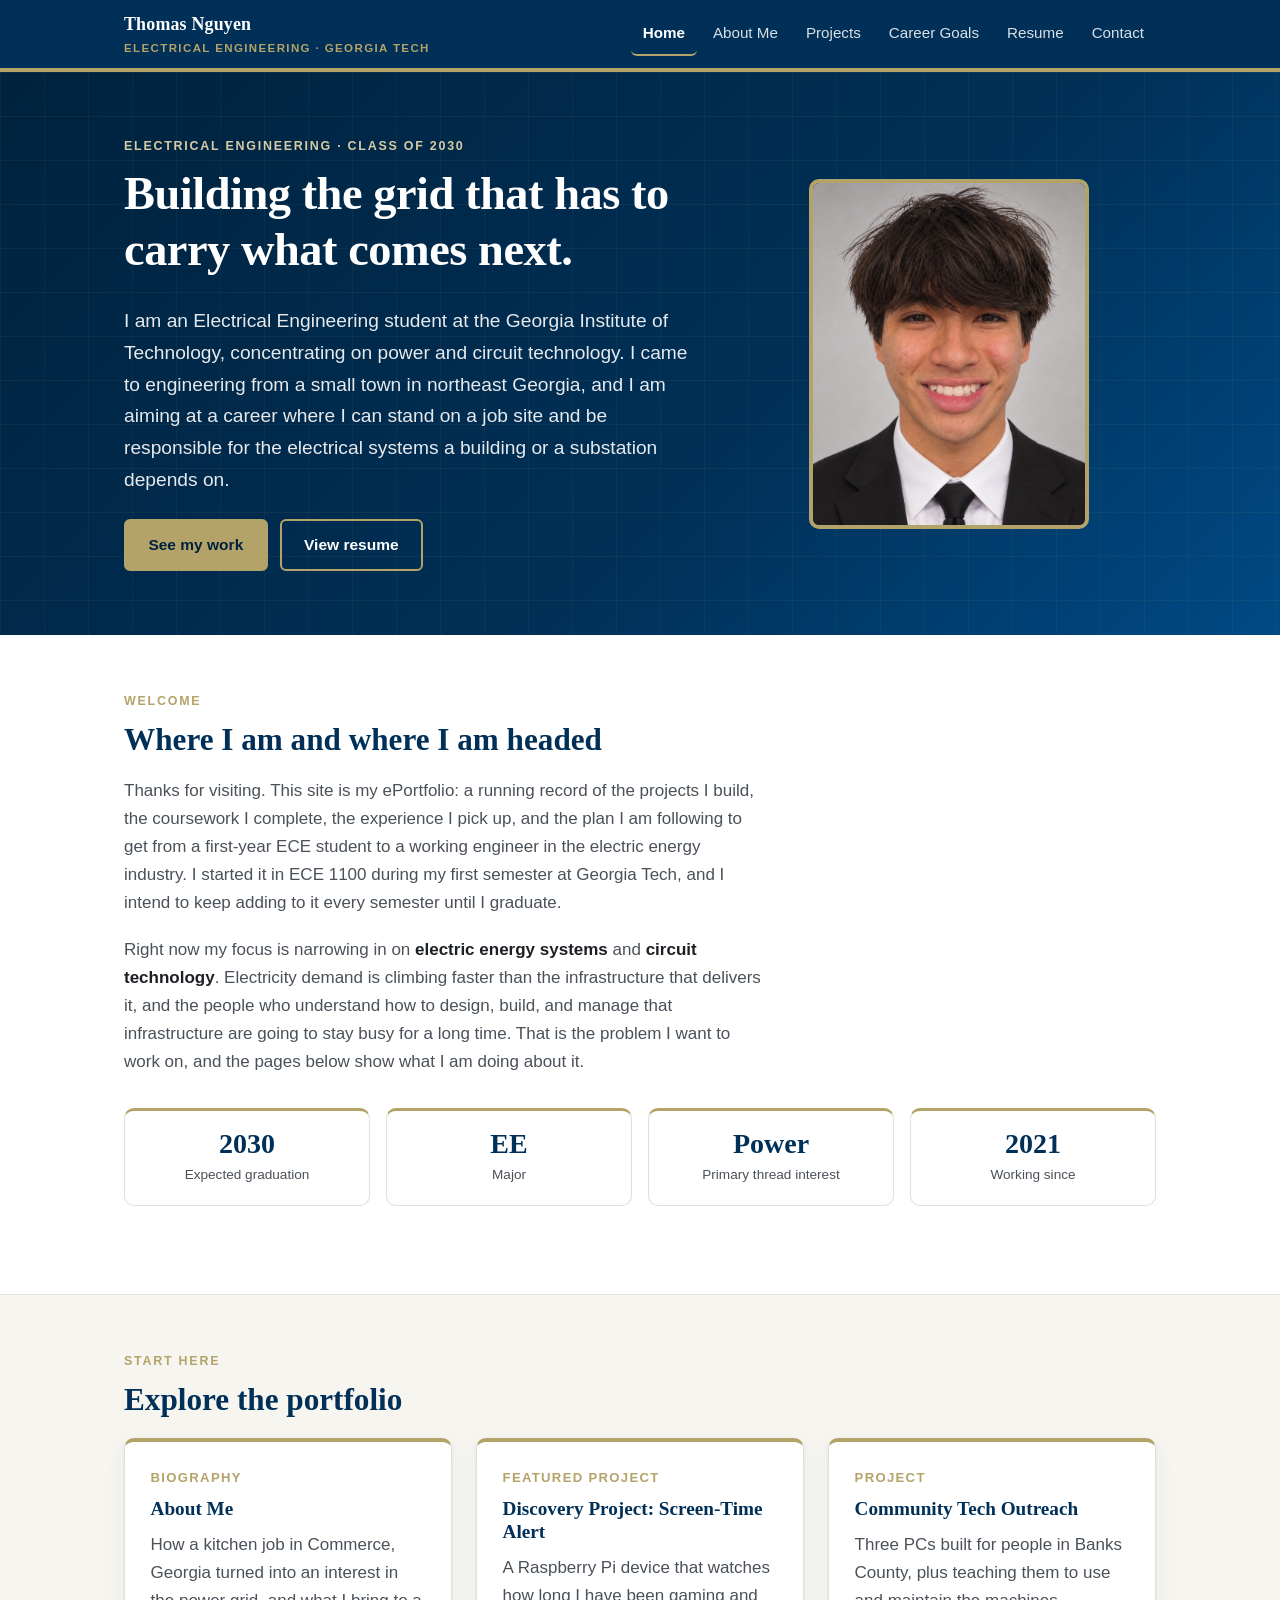
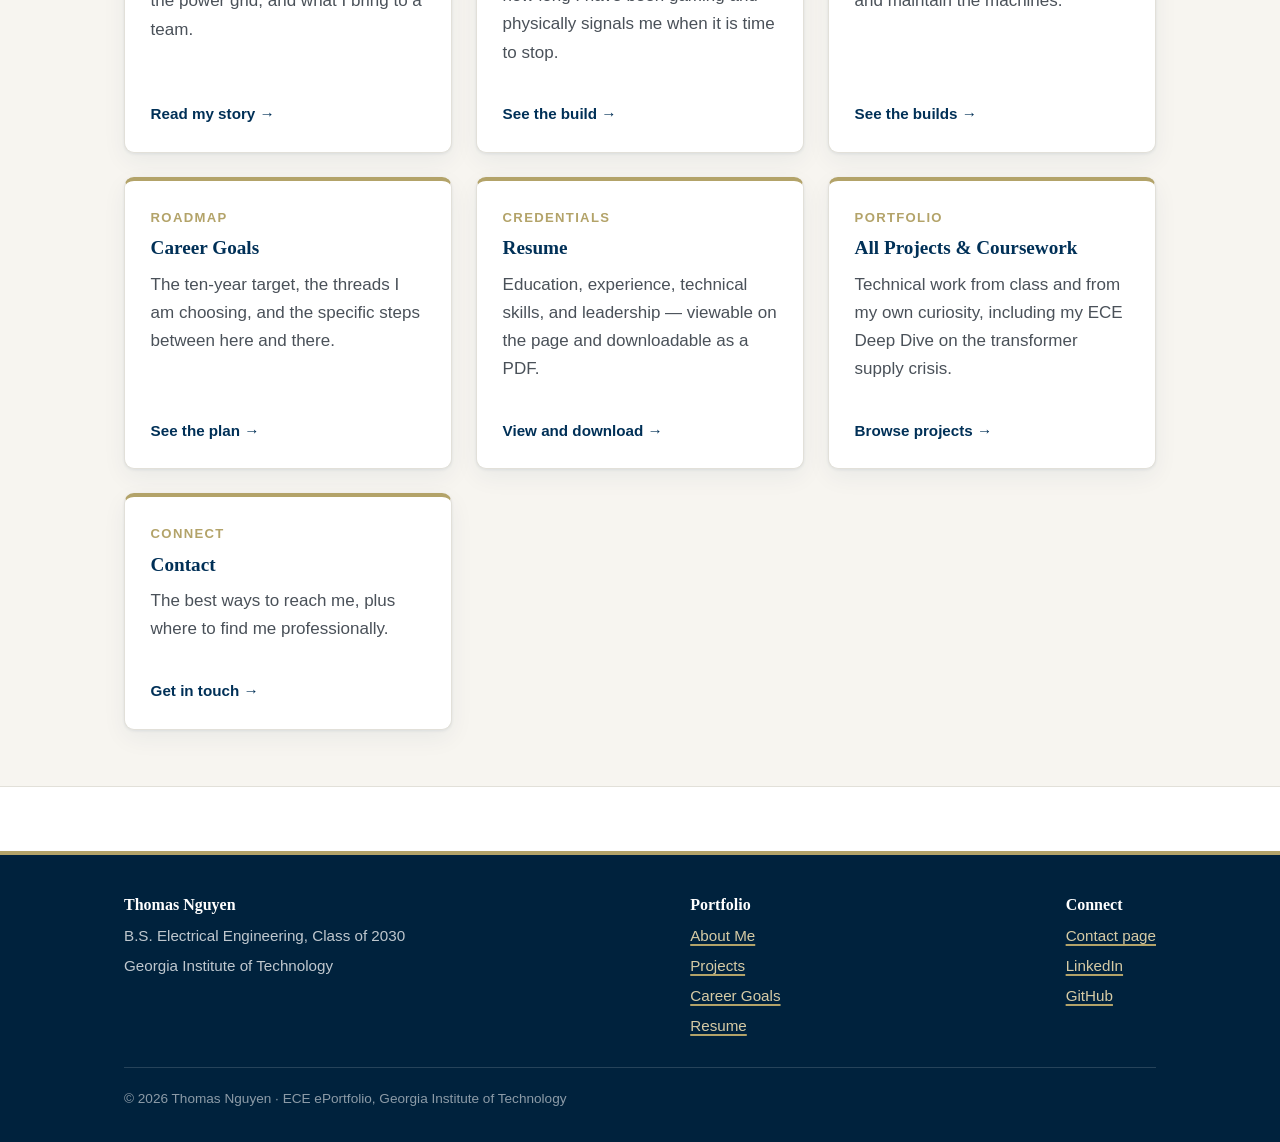
==== index.html @ 8ce0451c "Use professional headshot for the cover portrait Co-Authored-By: Claude Opus 5 <noreply@anthropic.co" ====
<!DOCTYPE html>
<html lang="en">
<head>
<meta charset="utf-8">
<meta name="viewport" content="width=device-width, initial-scale=1">
<title>Thomas Nguyen | Electrical Engineering, Georgia Tech</title>
<meta name="description" content="ePortfolio of Thomas Nguyen, Electrical Engineering student at Georgia Tech focused on electric energy systems and power delivery.">
<link rel="stylesheet" href="assets/css/style.css">
</head>
<body>
<a class="skip" href="#main">Skip to content</a>

<header class="site-header">
  <div class="wrap">
    <a class="brand" href="index.html">Thomas Nguyen<span>Electrical Engineering &middot; Georgia Tech</span></a>
    <button class="nav-toggle" aria-expanded="false" aria-controls="site-nav">Menu</button>
    <nav class="site-nav" id="site-nav" aria-label="Main">
      <ul>
        <li><a href="index.html" aria-current="page">Home</a></li>
        <li><a href="about.html">About Me</a></li>
        <li><a href="projects.html">Projects</a></li>
        <li><a href="career-goals.html">Career Goals</a></li>
        <li><a href="resume.html">Resume</a></li>
        <li><a href="contact.html">Contact</a></li>
      </ul>
    </nav>
  </div>
</header>

<main id="main">

  <section class="hero">
    <div class="wrap">
      <div>
        <p class="eyebrow">Electrical Engineering &middot; Class of 2030</p>
        <h1>Building the grid that has to carry what comes next.</h1>
        <p class="lede">I am an Electrical Engineering student at the Georgia Institute of Technology,
          concentrating on power and circuit technology. I came to engineering from a small
          town in northeast Georgia, and I am aiming at a career where I can stand on a job
          site and be responsible for the electrical systems a building or a substation
          depends on.</p>
        <div class="btn-row">
          <a class="btn" href="projects.html">See my work</a>
          <a class="btn btn--ghost" href="resume.html">View resume</a>
        </div>
      </div>
      <img class="portrait" src="assets/img/portrait.jpg" alt="Professional headshot of Thomas Nguyen">
    </div>
  </section>

  <section class="section">
    <div class="wrap">
      <div class="prose">
        <p class="eyebrow">Welcome</p>
        <h2 style="margin-top:0">Where I am and where I am headed</h2>
        <p>Thanks for visiting. This site is my ePortfolio: a running record of the projects
          I build, the coursework I complete, the experience I pick up, and the plan I am
          following to get from a first-year ECE student to a working engineer in the
          electric energy industry. I started it in ECE 1100 during my first semester at
          Georgia Tech, and I intend to keep adding to it every semester until I graduate.</p>
        <p>Right now my focus is narrowing in on <strong>electric energy systems</strong> and
          <strong>circuit technology</strong>. Electricity demand is climbing faster than the
          infrastructure that delivers it, and the people who understand how to design,
          build, and manage that infrastructure are going to stay busy for a long time. That
          is the problem I want to work on, and the pages below show what I am doing about it.</p>
      </div>

      <ul class="stats">
        <li><span class="num">2030</span><span class="label">Expected graduation</span></li>
        <li><span class="num">EE</span><span class="label">Major</span></li>
        <li><span class="num">Power</span><span class="label">Primary thread interest</span></li>
        <li><span class="num">2021</span><span class="label">Working since</span></li>
      </ul>
    </div>
  </section>

  <section class="section section--warm">
    <div class="wrap">
      <p class="eyebrow">Start here</p>
      <h2 style="margin-top:0">Explore the portfolio</h2>
      <div class="grid">

        <a class="card card--link card--accent" href="about.html">
          <p class="card__meta">Biography</p>
          <h3>About Me</h3>
          <p>How a kitchen job in Commerce, Georgia turned into an interest in the power
            grid, and what I bring to a team.</p>
          <p class="card__more">Read my story &rarr;</p>
        </a>

        <a class="card card--link card--accent" href="discovery-project.html">
          <p class="card__meta">Featured project</p>
          <h3>Discovery Project: Screen-Time Alert</h3>
          <p>A Raspberry Pi device that watches how long I have been gaming and physically
            signals me when it is time to stop.</p>
          <p class="card__more">See the build &rarr;</p>
        </a>

        <a class="card card--link card--accent" href="pc-building.html">
          <p class="card__meta">Project</p>
          <h3>Community Tech Outreach</h3>
          <p>Three PCs built for people in Banks County, plus teaching them to use and maintain
            the machines.</p>
          <p class="card__more">See the builds &rarr;</p>
        </a>

        <a class="card card--link card--accent" href="career-goals.html">
          <p class="card__meta">Roadmap</p>
          <h3>Career Goals</h3>
          <p>The ten-year target, the threads I am choosing, and the specific steps between
            here and there.</p>
          <p class="card__more">See the plan &rarr;</p>
        </a>

        <a class="card card--link card--accent" href="resume.html">
          <p class="card__meta">Credentials</p>
          <h3>Resume</h3>
          <p>Education, experience, technical skills, and leadership &mdash; viewable on the
            page and downloadable as a PDF.</p>
          <p class="card__more">View and download &rarr;</p>
        </a>

        <a class="card card--link card--accent" href="projects.html">
          <p class="card__meta">Portfolio</p>
          <h3>All Projects &amp; Coursework</h3>
          <p>Technical work from class and from my own curiosity, including my ECE Deep
            Dive on the transformer supply crisis.</p>
          <p class="card__more">Browse projects &rarr;</p>
        </a>

        <a class="card card--link card--accent" href="contact.html">
          <p class="card__meta">Connect</p>
          <h3>Contact</h3>
          <p>The best ways to reach me, plus where to find me professionally.</p>
          <p class="card__more">Get in touch &rarr;</p>
        </a>

      </div>
    </div>
  </section>

</main>

<footer class="site-footer">
  <div class="wrap">
    <div>
      <h3>Thomas Nguyen</h3>
      <ul>
        <li>B.S. Electrical Engineering, Class of 2030</li>
        <li>Georgia Institute of Technology</li>
      </ul>
    </div>
    <div>
      <h3>Portfolio</h3>
      <ul>
        <li><a href="about.html">About Me</a></li>
        <li><a href="projects.html">Projects</a></li>
        <li><a href="career-goals.html">Career Goals</a></li>
        <li><a href="resume.html">Resume</a></li>
      </ul>
    </div>
    <div>
      <h3>Connect</h3>
      <ul>
        <li><a href="contact.html">Contact page</a></li>
        <li><a href="https://www.linkedin.com/in/thomasngt01" target="_blank" rel="noopener">LinkedIn</a></li>
        <li><a href="https://github.com/thethomas170">GitHub</a></li>
      </ul>
    </div>
    <p class="fine">&copy; 2026 Thomas Nguyen &middot; ECE ePortfolio, Georgia Institute of Technology</p>
  </div>
</footer>

<script>
  (function () {
    var btn = document.querySelector('.nav-toggle');
    var nav = document.getElementById('site-nav');
    if (!btn || !nav) return;
    btn.addEventListener('click', function () {
      var open = nav.classList.toggle('is-open');
      btn.setAttribute('aria-expanded', open ? 'true' : 'false');
    });
  })();
</script>
</body>
</html>
---- assets/css/style.css ----
/* ===========================================================
   Thomas Nguyen — ECE ePortfolio
   Georgia Tech palette: Tech Navy #003057, Tech Gold #B3A369
   =========================================================== */

:root {
  --navy: #003057;
  --navy-deep: #00223d;
  --gold: #b3a369;
  --gold-light: #d6cba5;
  --ink: #1c1f23;
  --ink-soft: #4a5159;
  --paper: #ffffff;
  --paper-warm: #f7f5f0;
  --line: #e2e0d9;
  --maxw: 1080px;
  --radius: 10px;
  --shadow: 0 1px 3px rgba(0, 48, 87, 0.08), 0 8px 24px rgba(0, 48, 87, 0.06);
}

*,
*::before,
*::after {
  box-sizing: border-box;
}

html {
  scroll-behavior: smooth;
}

body {
  margin: 0;
  font-family: "Source Sans 3", "Source Sans Pro", -apple-system,
    BlinkMacSystemFont, "Segoe UI", Roboto, Helvetica, Arial, sans-serif;
  font-size: 1.0625rem;
  line-height: 1.65;
  color: var(--ink);
  background: var(--paper);
  -webkit-font-smoothing: antialiased;
}

/* ---------- Typography ---------- */

h1,
h2,
h3,
h4 {
  font-family: Georgia, "Times New Roman", serif;
  color: var(--navy);
  line-height: 1.2;
  margin: 0 0 0.6em;
  font-weight: 700;
}

h1 {
  font-size: clamp(2rem, 4.5vw, 2.9rem);
  letter-spacing: -0.01em;
}
h2 {
  font-size: clamp(1.5rem, 3vw, 1.95rem);
  margin-top: 2.2em;
}
h3 {
  font-size: 1.2rem;
  margin-top: 1.8em;
}
h2 + h3 {
  margin-top: 1em;
}

p,
li {
  color: var(--ink-soft);
}

p {
  margin: 0 0 1.1em;
}

a {
  color: var(--navy);
  text-decoration-color: var(--gold);
  text-decoration-thickness: 2px;
  text-underline-offset: 3px;
}

a:hover {
  color: var(--gold);
}

strong {
  color: var(--ink);
}

.lede {
  font-size: 1.2rem;
  color: var(--ink);
}

.eyebrow {
  font-family: "Source Sans 3", sans-serif;
  text-transform: uppercase;
  letter-spacing: 0.14em;
  font-size: 0.78rem;
  font-weight: 700;
  color: var(--gold);
  margin: 0 0 0.75em;
}

/* ---------- Layout ---------- */

.wrap {
  max-width: var(--maxw);
  margin: 0 auto;
  padding: 0 1.5rem;
}

.section {
  padding: 3.5rem 0;
}

.section--warm {
  background: var(--paper-warm);
  border-top: 1px solid var(--line);
  border-bottom: 1px solid var(--line);
}

.prose {
  max-width: 68ch;
}

/* ---------- Skip link ---------- */

.skip {
  position: absolute;
  left: -9999px;
  top: 0;
  background: var(--gold);
  color: var(--navy-deep);
  padding: 0.6rem 1rem;
  z-index: 200;
  font-weight: 700;
}
.skip:focus {
  left: 0;
}

/* ---------- Header / nav ---------- */

.site-header {
  background: var(--navy);
  border-bottom: 4px solid var(--gold);
  position: sticky;
  top: 0;
  z-index: 100;
}

.site-header .wrap {
  display: flex;
  align-items: center;
  justify-content: space-between;
  gap: 1rem;
  min-height: 68px;
  flex-wrap: wrap;
}

.brand {
  font-family: Georgia, serif;
  font-size: 1.12rem;
  font-weight: 700;
  color: #fff;
  text-decoration: none;
  letter-spacing: 0.01em;
}

.brand span {
  color: var(--gold);
  display: block;
  font-family: "Source Sans 3", sans-serif;
  font-size: 0.72rem;
  font-weight: 600;
  letter-spacing: 0.12em;
  text-transform: uppercase;
}

.brand:hover {
  color: #fff;
}

.nav-toggle {
  display: none;
  background: none;
  border: 1px solid rgba(255, 255, 255, 0.35);
  color: #fff;
  font: inherit;
  font-size: 0.9rem;
  padding: 0.4rem 0.7rem;
  border-radius: 6px;
  cursor: pointer;
}

.site-nav ul {
  display: flex;
  gap: 0.25rem;
  list-style: none;
  margin: 0;
  padding: 0;
  flex-wrap: wrap;
}

.site-nav a {
  display: block;
  padding: 0.5rem 0.75rem;
  color: rgba(255, 255, 255, 0.85);
  text-decoration: none;
  font-size: 0.95rem;
  border-radius: 6px;
  border-bottom: 2px solid transparent;
}

.site-nav a:hover {
  color: #fff;
  background: rgba(255, 255, 255, 0.08);
}

.site-nav a[aria-current="page"] {
  color: #fff;
  border-bottom-color: var(--gold);
  font-weight: 600;
}

@media (max-width: 760px) {
  .nav-toggle {
    display: block;
  }
  .site-nav {
    flex-basis: 100%;
    display: none;
    padding-bottom: 0.75rem;
  }
  .site-nav.is-open {
    display: block;
  }
  .site-nav ul {
    flex-direction: column;
  }
}

/* ---------- Hero ---------- */

.hero {
  background: linear-gradient(135deg, var(--navy-deep), var(--navy) 60%, #004a85);
  color: #fff;
  padding: 4rem 0;
  position: relative;
  overflow: hidden;
}

.hero::after {
  content: "";
  position: absolute;
  inset: 0;
  background-image: linear-gradient(
      rgba(179, 163, 105, 0.07) 1px,
      transparent 1px
    ),
    linear-gradient(90deg, rgba(179, 163, 105, 0.07) 1px, transparent 1px);
  background-size: 44px 44px;
  pointer-events: none;
}

.hero .wrap {
  position: relative;
  z-index: 1;
  display: grid;
  grid-template-columns: 1.4fr 1fr;
  gap: 2.5rem;
  align-items: center;
}

.hero h1,
.hero h2 {
  color: #fff;
}

.hero p {
  color: rgba(255, 255, 255, 0.9);
}

.hero .eyebrow {
  color: var(--gold-light);
}

@media (max-width: 820px) {
  .hero .wrap {
    grid-template-columns: 1fr;
  }
}

.portrait {
  width: 100%;
  max-width: 280px;
  aspect-ratio: 4 / 5;
  object-fit: cover;
  border-radius: var(--radius);
  border: 4px solid var(--gold);
  background: rgba(255, 255, 255, 0.08);
  justify-self: center;
}

/* ---------- Buttons ---------- */

.btn-row {
  display: flex;
  flex-wrap: wrap;
  gap: 0.75rem;
  margin-top: 1.5rem;
}

.btn {
  display: inline-block;
  padding: 0.7rem 1.4rem;
  border-radius: 6px;
  font-weight: 700;
  font-size: 0.97rem;
  text-decoration: none;
  border: 2px solid var(--gold);
  background: var(--gold);
  color: var(--navy-deep);
  transition: transform 0.12s ease, background 0.15s ease;
}

.btn:hover {
  background: var(--gold-light);
  color: var(--navy-deep);
  transform: translateY(-1px);
}

.btn--ghost {
  background: transparent;
  color: var(--gold);
}

.hero .btn--ghost {
  color: #fff;
}

.btn--ghost:hover {
  background: rgba(179, 163, 105, 0.16);
  color: var(--navy);
}

.hero .btn--ghost:hover {
  color: #fff;
}

.btn--navy {
  background: var(--navy);
  border-color: var(--navy);
  color: #fff;
}

.btn--navy:hover {
  background: var(--navy-deep);
  color: #fff;
}

/* ---------- Cards ---------- */

.grid {
  display: grid;
  gap: 1.5rem;
  grid-template-columns: repeat(auto-fit, minmax(260px, 1fr));
}

.card {
  background: var(--paper);
  border: 1px solid var(--line);
  border-radius: var(--radius);
  padding: 1.6rem;
  box-shadow: var(--shadow);
  display: flex;
  flex-direction: column;
}

.card h3 {
  margin-top: 0;
}

.card p:last-child {
  margin-bottom: 0;
}

.card--link {
  text-decoration: none;
  color: inherit;
  transition: transform 0.14s ease, box-shadow 0.14s ease;
}

.card--link:hover {
  transform: translateY(-3px);
  box-shadow: 0 2px 6px rgba(0, 48, 87, 0.1), 0 14px 32px rgba(0, 48, 87, 0.12);
  color: inherit;
}

.card--accent {
  border-top: 4px solid var(--gold);
}

.card__meta {
  font-size: 0.82rem;
  text-transform: uppercase;
  letter-spacing: 0.1em;
  font-weight: 700;
  color: var(--gold);
  margin-bottom: 0.5rem;
}

.card__more {
  margin-top: auto;
  padding-top: 1rem;
  font-weight: 700;
  color: var(--navy);
  font-size: 0.95rem;
}

/* ---------- Figures / media ---------- */

figure {
  margin: 2rem 0;
}

figure img,
.media img {
  width: 100%;
  border-radius: var(--radius);
  border: 1px solid var(--line);
  display: block;
}

figcaption {
  font-size: 0.9rem;
  color: var(--ink-soft);
  margin-top: 0.6rem;
  border-left: 3px solid var(--gold);
  padding-left: 0.8rem;
}

.placeholder {
  display: flex;
  flex-direction: column;
  align-items: center;
  justify-content: center;
  text-align: center;
  gap: 0.4rem;
  min-height: 240px;
  background: repeating-linear-gradient(
    45deg,
    var(--paper-warm),
    var(--paper-warm) 12px,
    #efece4 12px,
    #efece4 24px
  );
  border: 2px dashed var(--gold);
  border-radius: var(--radius);
  color: var(--ink-soft);
  padding: 1.5rem;
  font-size: 0.92rem;
}

.placeholder strong {
  color: var(--navy);
  font-family: Georgia, serif;
  font-size: 1.05rem;
}

.video-frame {
  position: relative;
  padding-bottom: 56.25%;
  height: 0;
  overflow: hidden;
  border-radius: var(--radius);
  border: 1px solid var(--line);
}

.video-frame iframe {
  position: absolute;
  inset: 0;
  width: 100%;
  height: 100%;
  border: 0;
}

/* ---------- Timeline ---------- */

.timeline {
  list-style: none;
  margin: 2rem 0;
  padding: 0 0 0 1.75rem;
  border-left: 2px solid var(--line);
}

.timeline li {
  position: relative;
  padding: 0 0 1.75rem;
}

.timeline li::before {
  content: "";
  position: absolute;
  left: -2.3rem;
  top: 0.45rem;
  width: 13px;
  height: 13px;
  border-radius: 50%;
  background: var(--gold);
  border: 2px solid var(--paper);
}

.timeline h3 {
  margin: 0 0 0.2rem;
  font-size: 1.1rem;
}

.timeline .when {
  display: block;
  font-size: 0.82rem;
  text-transform: uppercase;
  letter-spacing: 0.1em;
  font-weight: 700;
  color: var(--gold);
  margin-bottom: 0.4rem;
}

.timeline p {
  margin: 0;
}

/* ---------- Tags ---------- */

.tags {
  list-style: none;
  display: flex;
  flex-wrap: wrap;
  gap: 0.5rem;
  margin: 1rem 0;
  padding: 0;
}

.tags li {
  background: var(--paper-warm);
  border: 1px solid var(--line);
  border-radius: 999px;
  padding: 0.3rem 0.85rem;
  font-size: 0.88rem;
  color: var(--navy);
  font-weight: 600;
}

/* ---------- Resume block ---------- */

.resume {
  background: var(--paper);
  border: 1px solid var(--line);
  border-radius: var(--radius);
  box-shadow: var(--shadow);
  padding: 2.25rem;
}

.resume h2 {
  margin-top: 1.8rem;
  padding-bottom: 0.35rem;
  border-bottom: 2px solid var(--gold);
  font-size: 1.25rem;
}

.resume h2:first-of-type {
  margin-top: 0;
}

.resume-item {
  margin-bottom: 1.4rem;
}

.resume-item__head {
  display: flex;
  justify-content: space-between;
  gap: 1rem;
  flex-wrap: wrap;
  align-items: baseline;
}

.resume-item__head h3 {
  margin: 0;
  font-size: 1.05rem;
  font-family: "Source Sans 3", sans-serif;
}

.resume-item__when {
  font-size: 0.88rem;
  color: var(--ink-soft);
  font-weight: 600;
  white-space: nowrap;
}

.resume-item__sub {
  font-style: italic;
  color: var(--ink-soft);
  margin: 0.1rem 0 0.5rem;
  font-size: 0.97rem;
}

.resume ul {
  margin: 0.4rem 0 0;
  padding-left: 1.2rem;
}

.resume ul li {
  margin-bottom: 0.3rem;
}

/* ---------- Callout ---------- */

.callout {
  background: var(--paper-warm);
  border-left: 4px solid var(--gold);
  border-radius: 0 var(--radius) var(--radius) 0;
  padding: 1.25rem 1.5rem;
  margin: 2rem 0;
}

.callout p:last-child {
  margin-bottom: 0;
}

.callout--todo {
  background: #fffaf0;
  border-left-color: #d98b1f;
}

.callout__label {
  display: inline-block;
  font-size: 0.74rem;
  font-weight: 700;
  letter-spacing: 0.12em;
  text-transform: uppercase;
  color: #8a5a10;
  background: #ffeccd;
  padding: 0.15rem 0.5rem;
  border-radius: 4px;
  margin-bottom: 0.5rem;
}

/* ---------- Stats ---------- */

.stats {
  display: grid;
  grid-template-columns: repeat(auto-fit, minmax(150px, 1fr));
  gap: 1rem;
  margin: 2rem 0;
  list-style: none;
  padding: 0;
}

.stats li {
  background: var(--paper);
  border: 1px solid var(--line);
  border-top: 3px solid var(--gold);
  border-radius: var(--radius);
  padding: 1.1rem;
  text-align: center;
}

.stats .num {
  display: block;
  font-family: Georgia, serif;
  font-size: 1.75rem;
  font-weight: 700;
  color: var(--navy);
  line-height: 1.1;
}

.stats .label {
  font-size: 0.85rem;
  color: var(--ink-soft);
}

/* ---------- Footer ---------- */

.site-footer {
  background: var(--navy-deep);
  color: rgba(255, 255, 255, 0.75);
  padding: 2.5rem 0 2rem;
  margin-top: 4rem;
  border-top: 4px solid var(--gold);
}

.site-footer .wrap {
  display: flex;
  justify-content: space-between;
  gap: 1.5rem;
  flex-wrap: wrap;
}

.site-footer h3 {
  color: #fff;
  font-size: 1rem;
  margin: 0 0 0.6rem;
}

.site-footer a {
  color: var(--gold-light);
}

.site-footer a:hover {
  color: #fff;
}

.site-footer ul {
  list-style: none;
  margin: 0;
  padding: 0;
}

.site-footer li {
  margin-bottom: 0.3rem;
  color: rgba(255, 255, 255, 0.75);
  font-size: 0.95rem;
}

.site-footer .fine {
  flex-basis: 100%;
  border-top: 1px solid rgba(255, 255, 255, 0.15);
  padding-top: 1.25rem;
  font-size: 0.85rem;
  color: rgba(255, 255, 255, 0.55);
  margin: 0;
}

/* ---------- Print ---------- */

@media print {
  .site-header,
  .site-footer,
  .btn-row,
  .callout--todo {
    display: none !important;
  }
  body {
    font-size: 11pt;
  }
  .resume {
    border: 0;
    box-shadow: none;
    padding: 0;
  }
}
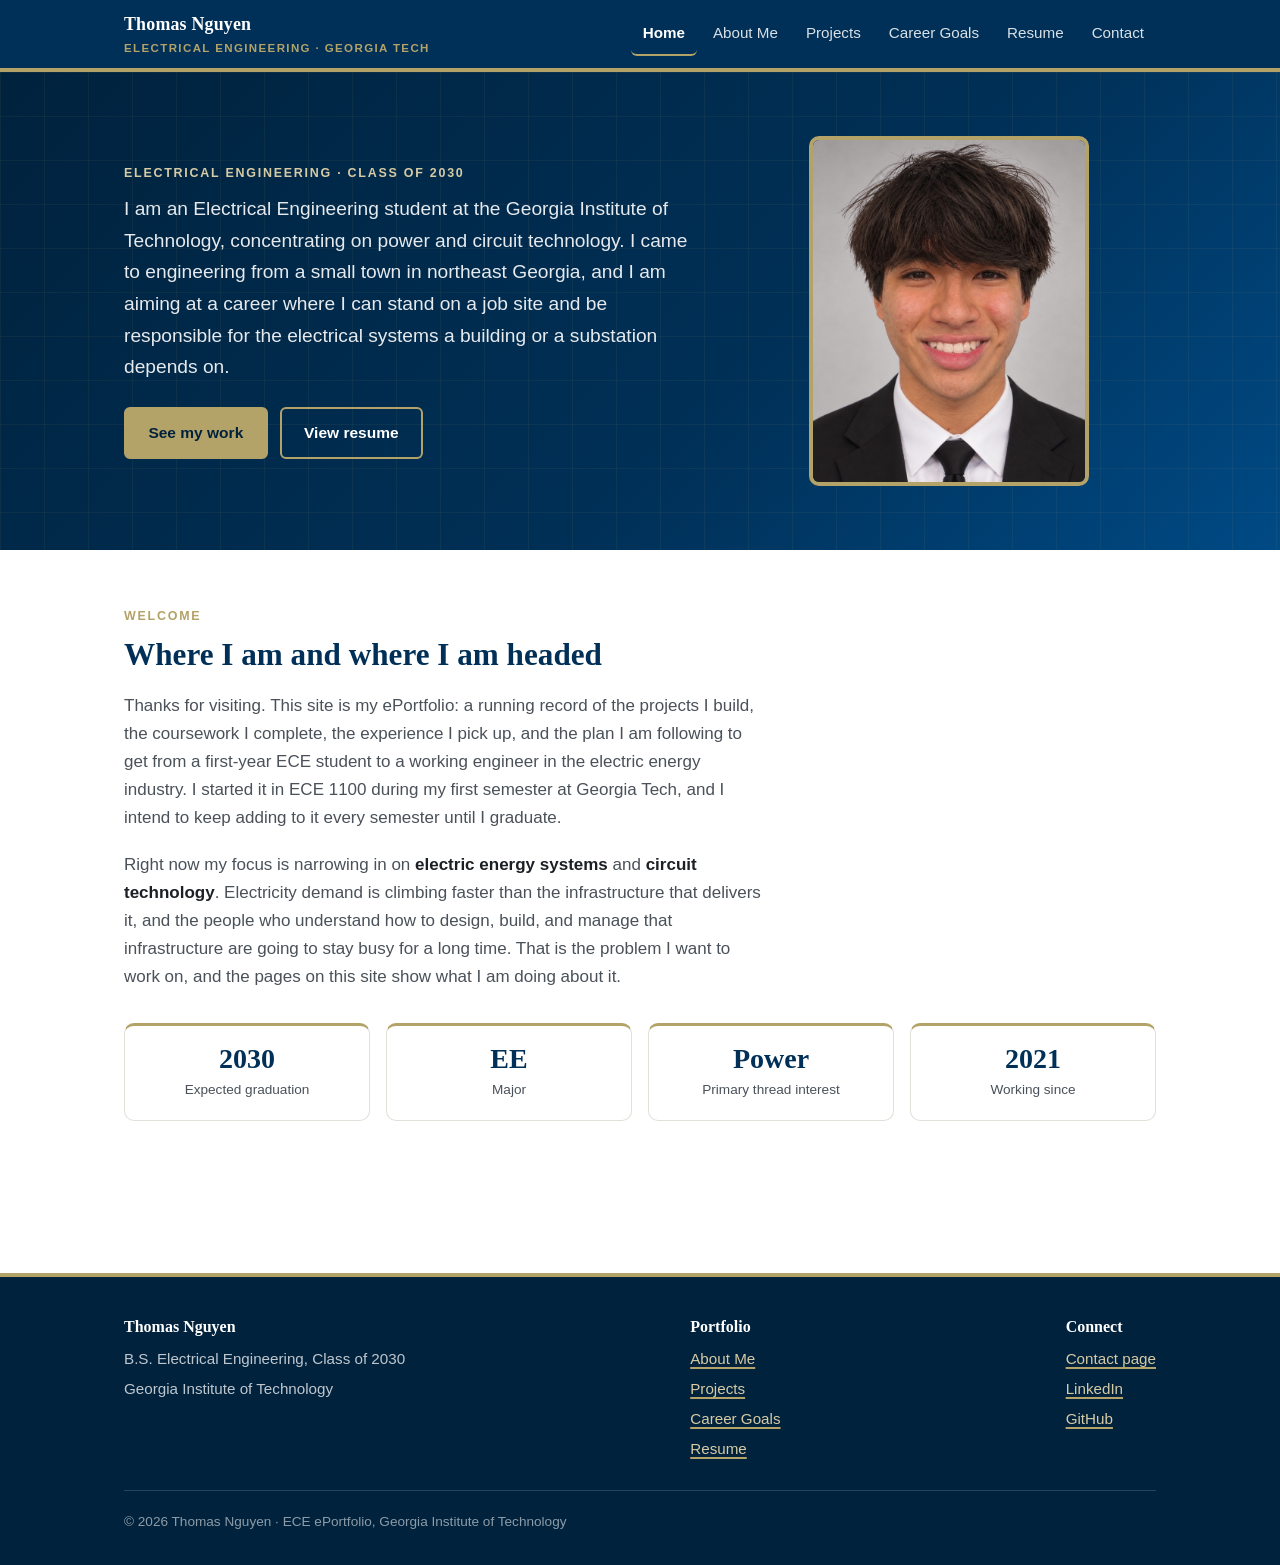
==== commit f82ed238: "Simplify home page: remove headline and Start here section Co-Authored-By: Claude Sonnet 5.5 <norepl" ====
--- a/index.html
+++ b/index.html
@@ -33,7 +33,7 @@
     <div class="wrap">
       <div>
         <p class="eyebrow">Electrical Engineering &middot; Class of 2030</p>
-        <h1>Building the grid that has to carry what comes next.</h1>
+        <h1 class="sr-only">Thomas Nguyen &mdash; Electrical Engineering ePortfolio</h1>
         <p class="lede">I am an Electrical Engineering student at the Georgia Institute of Technology,
           concentrating on power and circuit technology. I came to engineering from a small
           town in northeast Georgia, and I am aiming at a career where I can stand on a job
@@ -62,7 +62,7 @@
           <strong>circuit technology</strong>. Electricity demand is climbing faster than the
           infrastructure that delivers it, and the people who understand how to design,
           build, and manage that infrastructure are going to stay busy for a long time. That
-          is the problem I want to work on, and the pages below show what I am doing about it.</p>
+          is the problem I want to work on, and the pages on this site show what I am doing about it.</p>
       </div>
 
       <ul class="stats">
@@ -74,70 +74,6 @@
     </div>
   </section>
 
-  <section class="section section--warm">
-    <div class="wrap">
-      <p class="eyebrow">Start here</p>
-      <h2 style="margin-top:0">Explore the portfolio</h2>
-      <div class="grid">
-
-        <a class="card card--link card--accent" href="about.html">
-          <p class="card__meta">Biography</p>
-          <h3>About Me</h3>
-          <p>How a kitchen job in Commerce, Georgia turned into an interest in the power
-            grid, and what I bring to a team.</p>
-          <p class="card__more">Read my story &rarr;</p>
-        </a>
-
-        <a class="card card--link card--accent" href="discovery-project.html">
-          <p class="card__meta">Featured project</p>
-          <h3>Discovery Project: Screen-Time Alert</h3>
-          <p>A Raspberry Pi device that watches how long I have been gaming and physically
-            signals me when it is time to stop.</p>
-          <p class="card__more">See the build &rarr;</p>
-        </a>
-
-        <a class="card card--link card--accent" href="pc-building.html">
-          <p class="card__meta">Project</p>
-          <h3>Community Tech Outreach</h3>
-          <p>Three PCs built for people in Banks County, plus teaching them to use and maintain
-            the machines.</p>
-          <p class="card__more">See the builds &rarr;</p>
-        </a>
-
-        <a class="card card--link card--accent" href="career-goals.html">
-          <p class="card__meta">Roadmap</p>
-          <h3>Career Goals</h3>
-          <p>The ten-year target, the threads I am choosing, and the specific steps between
-            here and there.</p>
-          <p class="card__more">See the plan &rarr;</p>
-        </a>
-
-        <a class="card card--link card--accent" href="resume.html">
-          <p class="card__meta">Credentials</p>
-          <h3>Resume</h3>
-          <p>Education, experience, technical skills, and leadership &mdash; viewable on the
-            page and downloadable as a PDF.</p>
-          <p class="card__more">View and download &rarr;</p>
-        </a>
-
-        <a class="card card--link card--accent" href="projects.html">
-          <p class="card__meta">Portfolio</p>
-          <h3>All Projects &amp; Coursework</h3>
-          <p>Technical work from class and from my own curiosity, including my ECE Deep
-            Dive on the transformer supply crisis.</p>
-          <p class="card__more">Browse projects &rarr;</p>
-        </a>
-
-        <a class="card card--link card--accent" href="contact.html">
-          <p class="card__meta">Connect</p>
-          <h3>Contact</h3>
-          <p>The best ways to reach me, plus where to find me professionally.</p>
-          <p class="card__more">Get in touch &rarr;</p>
-        </a>
-
-      </div>
-    </div>
-  </section>
 
 </main>
 
--- a/assets/css/style.css
+++ b/assets/css/style.css
@@ -127,6 +127,20 @@
 
 .prose {
   max-width: 68ch;
+}
+
+/* ---------- Screen-reader only ---------- */
+
+.sr-only {
+  position: absolute;
+  width: 1px;
+  height: 1px;
+  margin: -1px;
+  padding: 0;
+  overflow: hidden;
+  clip: rect(0, 0, 0, 0);
+  white-space: nowrap;
+  border: 0;
 }
 
 /* ---------- Skip link ---------- */
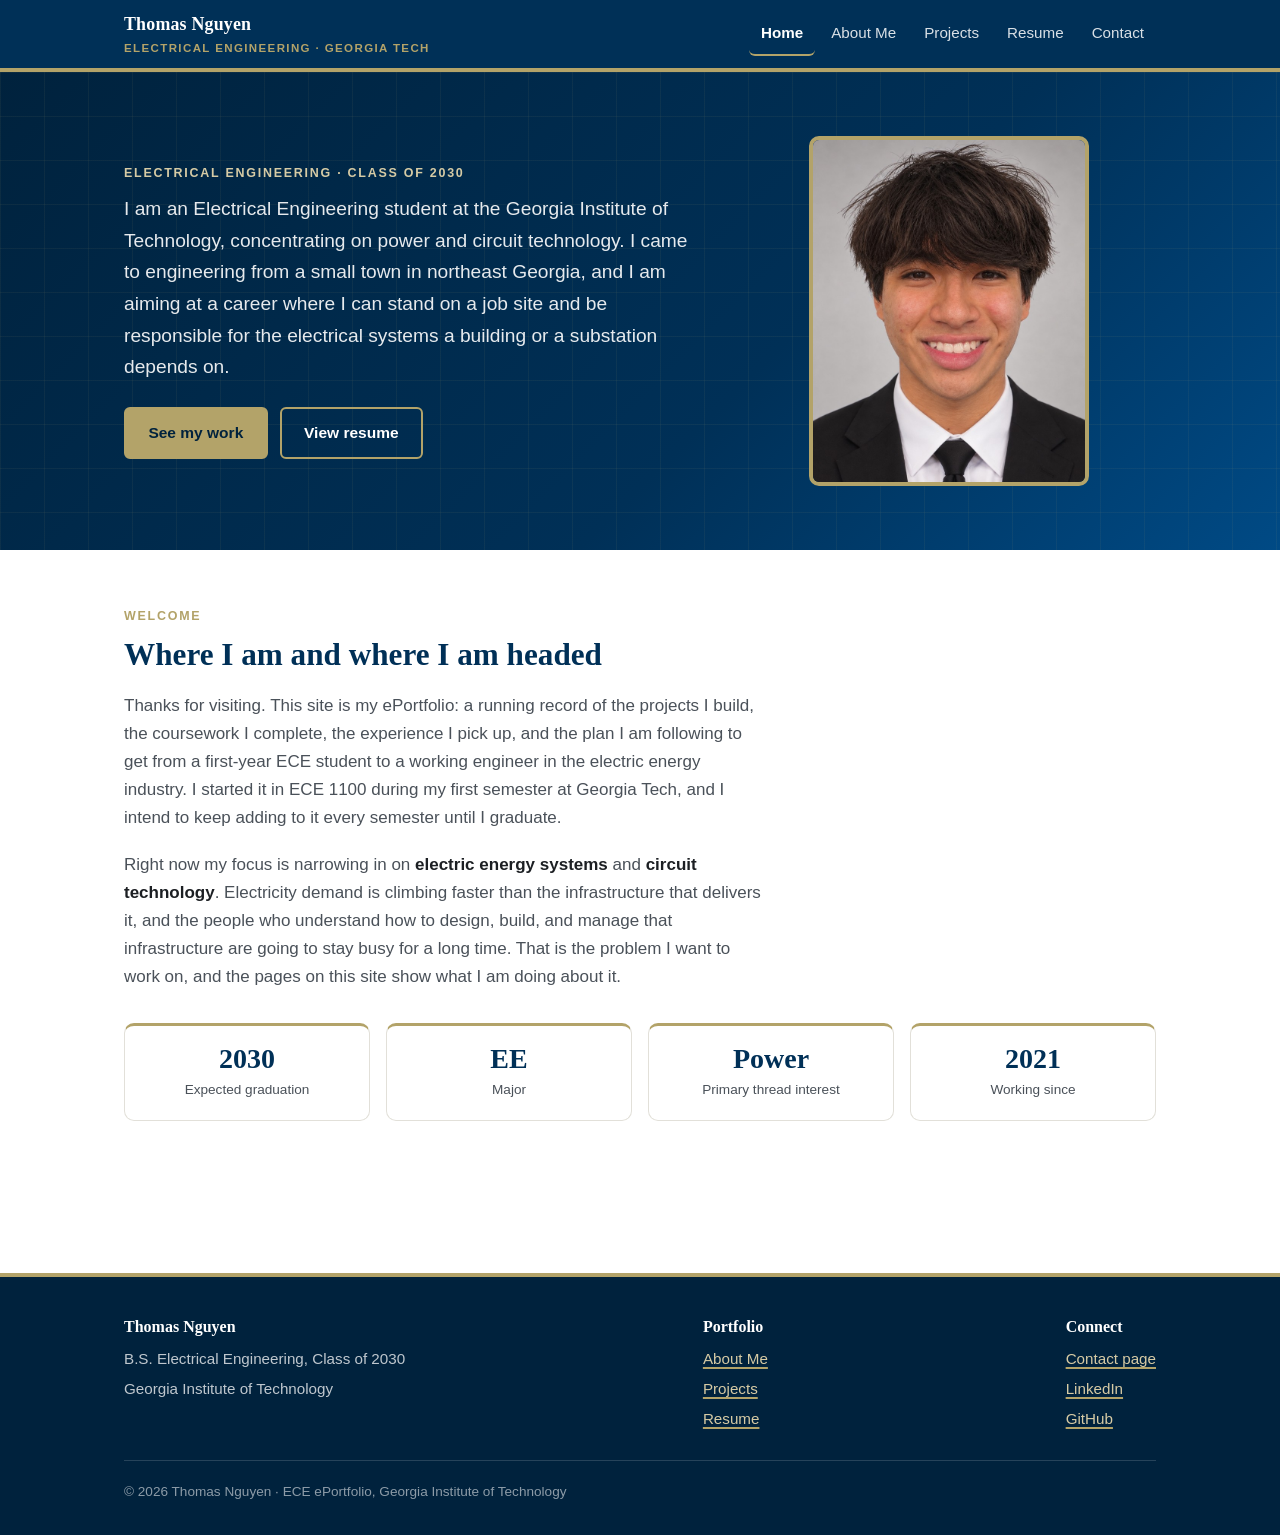
==== commit 8f557967: "Simplify site: remove Career Goals page, trim Resume, Contact, Projects Co-Authored-By: Claude Fable" ====
--- a/index.html
+++ b/index.html
@@ -19,7 +19,6 @@
         <li><a href="index.html" aria-current="page">Home</a></li>
         <li><a href="about.html">About Me</a></li>
         <li><a href="projects.html">Projects</a></li>
-        <li><a href="career-goals.html">Career Goals</a></li>
         <li><a href="resume.html">Resume</a></li>
         <li><a href="contact.html">Contact</a></li>
       </ul>
@@ -91,7 +90,6 @@
       <ul>
         <li><a href="about.html">About Me</a></li>
         <li><a href="projects.html">Projects</a></li>
-        <li><a href="career-goals.html">Career Goals</a></li>
         <li><a href="resume.html">Resume</a></li>
       </ul>
     </div>
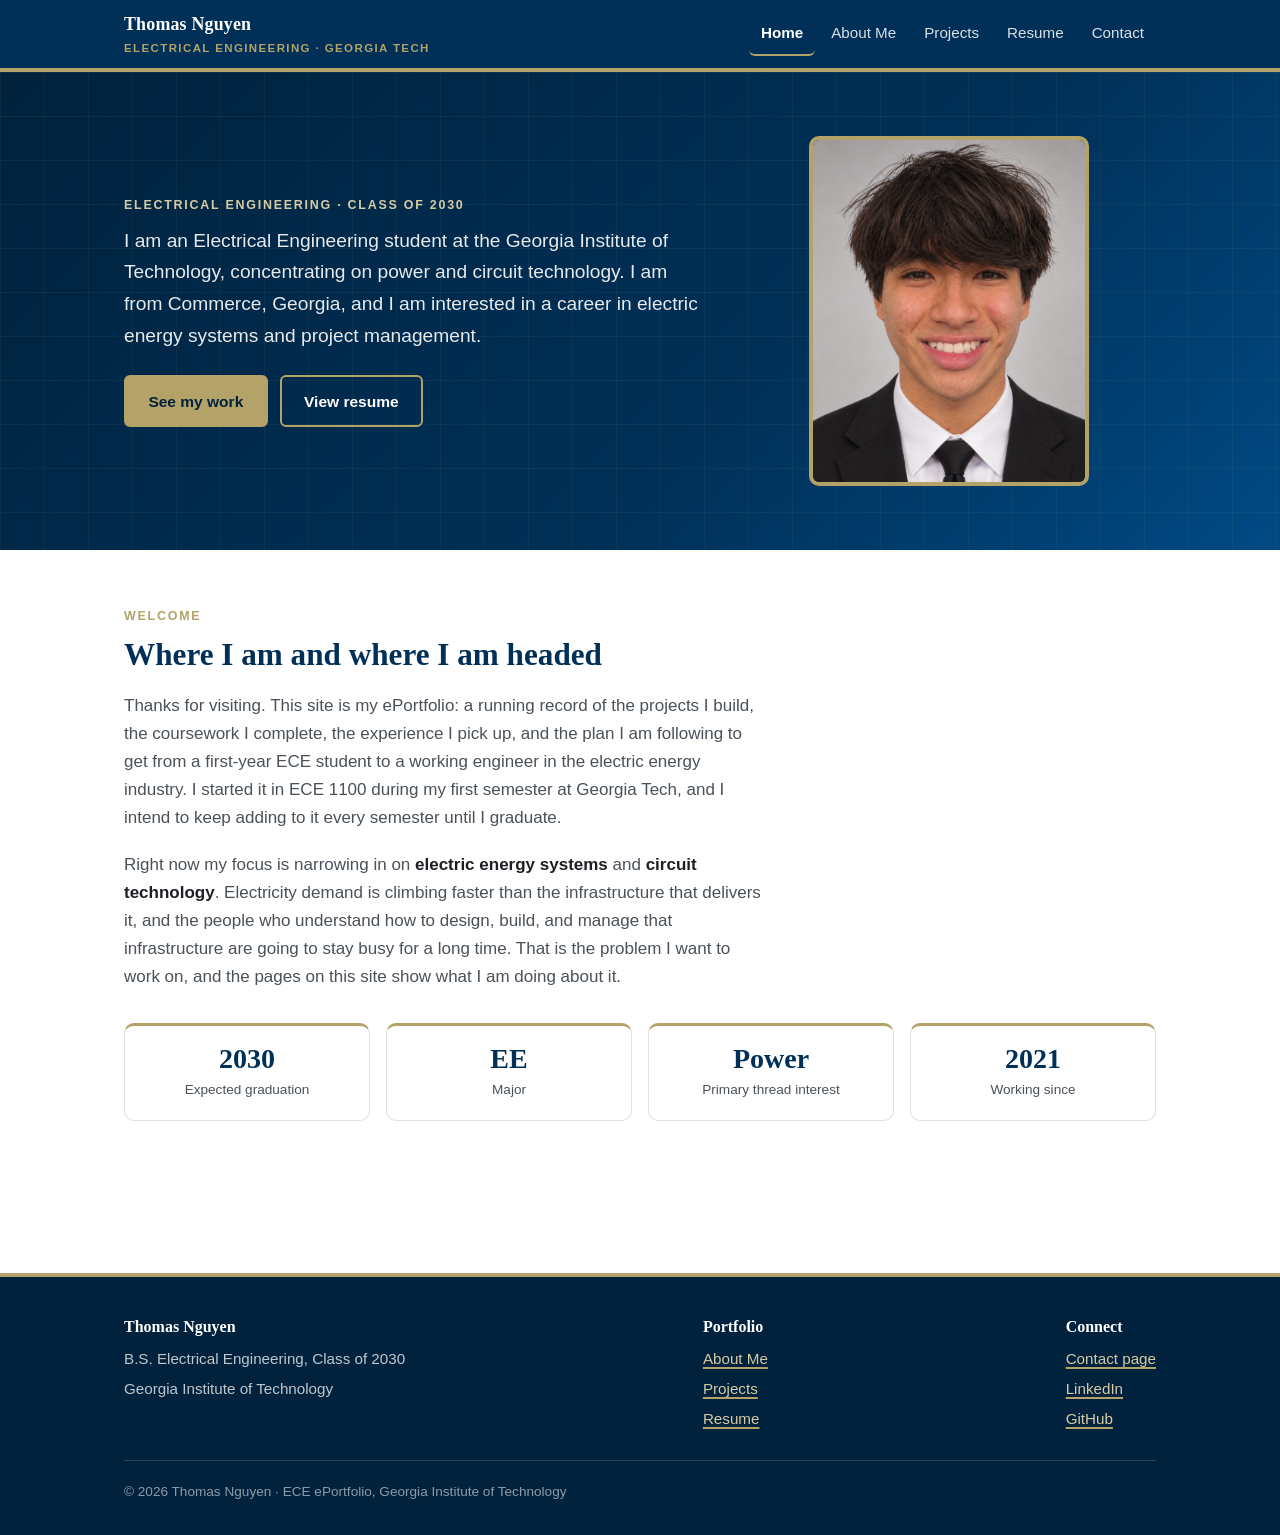
==== commit 1c87ad63: "Simplify home page intro Co-Authored-By: Claude Fable 5.2 <noreply@anthropic.com> Claude-Session: ht" ====
--- a/index.html
+++ b/index.html
@@ -34,10 +34,8 @@
         <p class="eyebrow">Electrical Engineering &middot; Class of 2030</p>
         <h1 class="sr-only">Thomas Nguyen &mdash; Electrical Engineering ePortfolio</h1>
         <p class="lede">I am an Electrical Engineering student at the Georgia Institute of Technology,
-          concentrating on power and circuit technology. I came to engineering from a small
-          town in northeast Georgia, and I am aiming at a career where I can stand on a job
-          site and be responsible for the electrical systems a building or a substation
-          depends on.</p>
+          concentrating on power and circuit technology. I am from Commerce, Georgia, and I am
+          interested in a career in electric energy systems and project management.</p>
         <div class="btn-row">
           <a class="btn" href="projects.html">See my work</a>
           <a class="btn btn--ghost" href="resume.html">View resume</a>
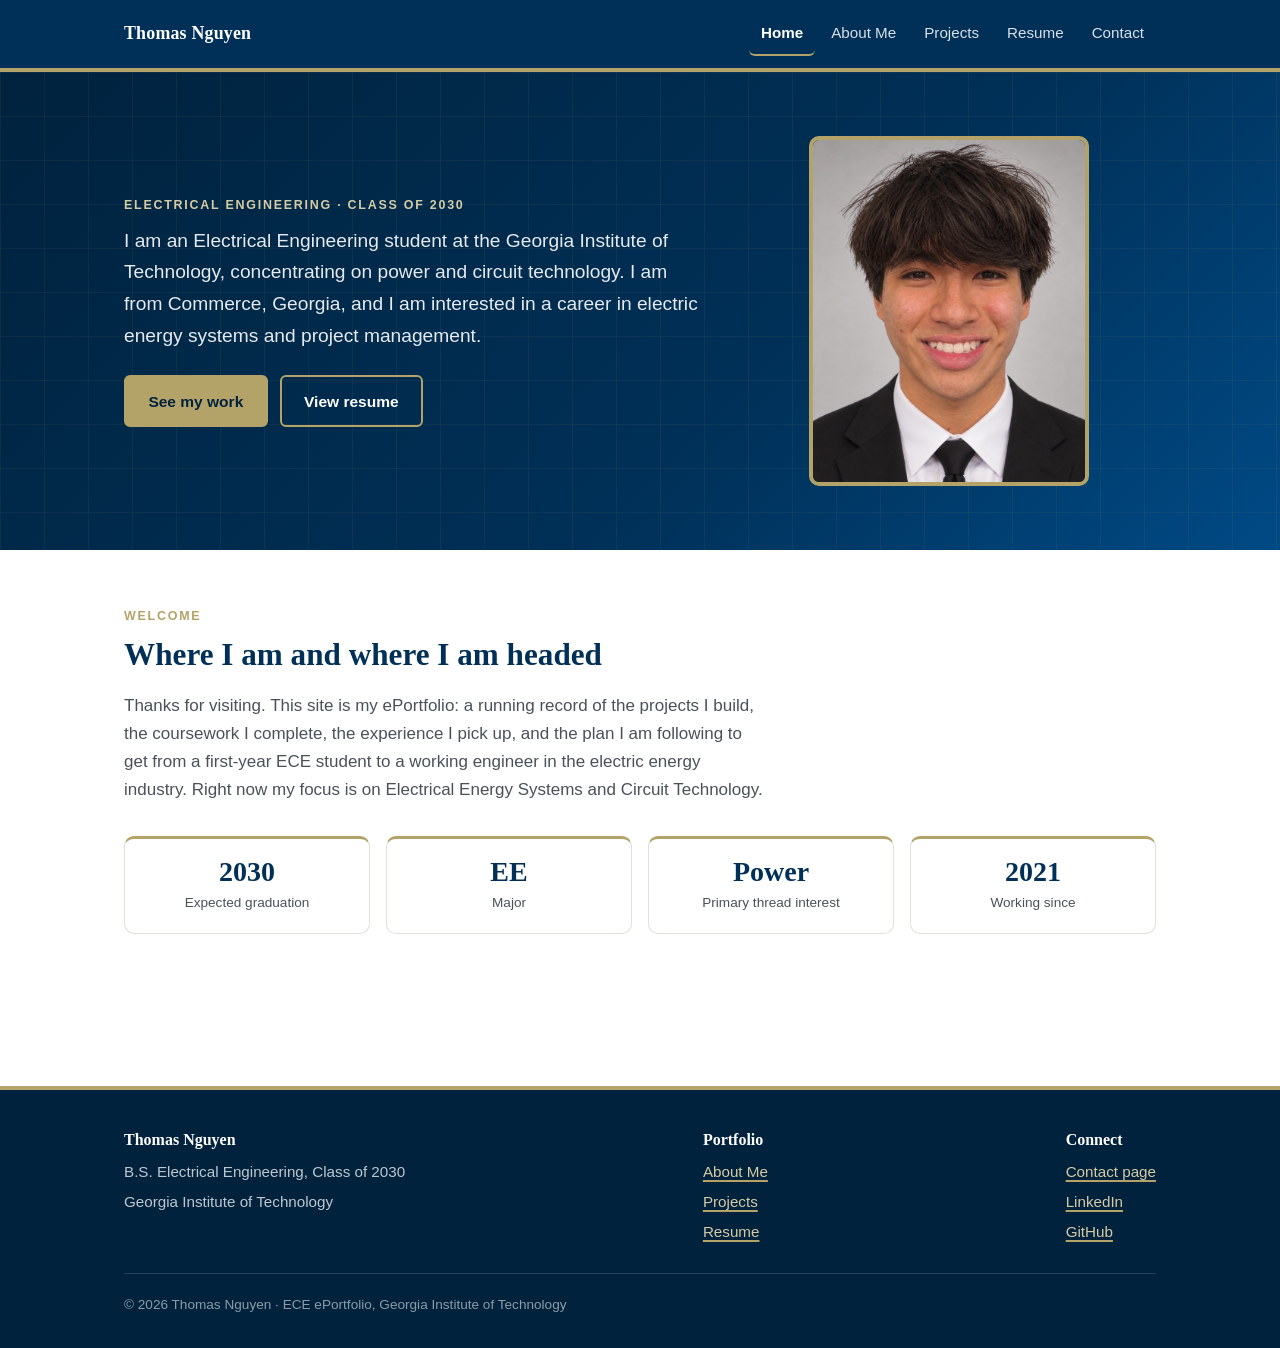
==== commit a318b65a: "Simplify brand link and ePortfolio description Removed additional text from the brand link and conde" ====
--- a/index.html
+++ b/index.html
@@ -12,7 +12,7 @@
 
 <header class="site-header">
   <div class="wrap">
-    <a class="brand" href="index.html">Thomas Nguyen<span>Electrical Engineering &middot; Georgia Tech</span></a>
+    <a class="brand" href="index.html">Thomas Nguyen</a>
     <button class="nav-toggle" aria-expanded="false" aria-controls="site-nav">Menu</button>
     <nav class="site-nav" id="site-nav" aria-label="Main">
       <ul>
@@ -53,13 +53,8 @@
         <p>Thanks for visiting. This site is my ePortfolio: a running record of the projects
           I build, the coursework I complete, the experience I pick up, and the plan I am
           following to get from a first-year ECE student to a working engineer in the
-          electric energy industry. I started it in ECE 1100 during my first semester at
-          Georgia Tech, and I intend to keep adding to it every semester until I graduate.</p>
-        <p>Right now my focus is narrowing in on <strong>electric energy systems</strong> and
-          <strong>circuit technology</strong>. Electricity demand is climbing faster than the
-          infrastructure that delivers it, and the people who understand how to design,
-          build, and manage that infrastructure are going to stay busy for a long time. That
-          is the problem I want to work on, and the pages on this site show what I am doing about it.</p>
+          electric energy industry. Right now my focus is on Electrical Energy Systems and
+          Circuit Technology.</p>
       </div>
 
       <ul class="stats">
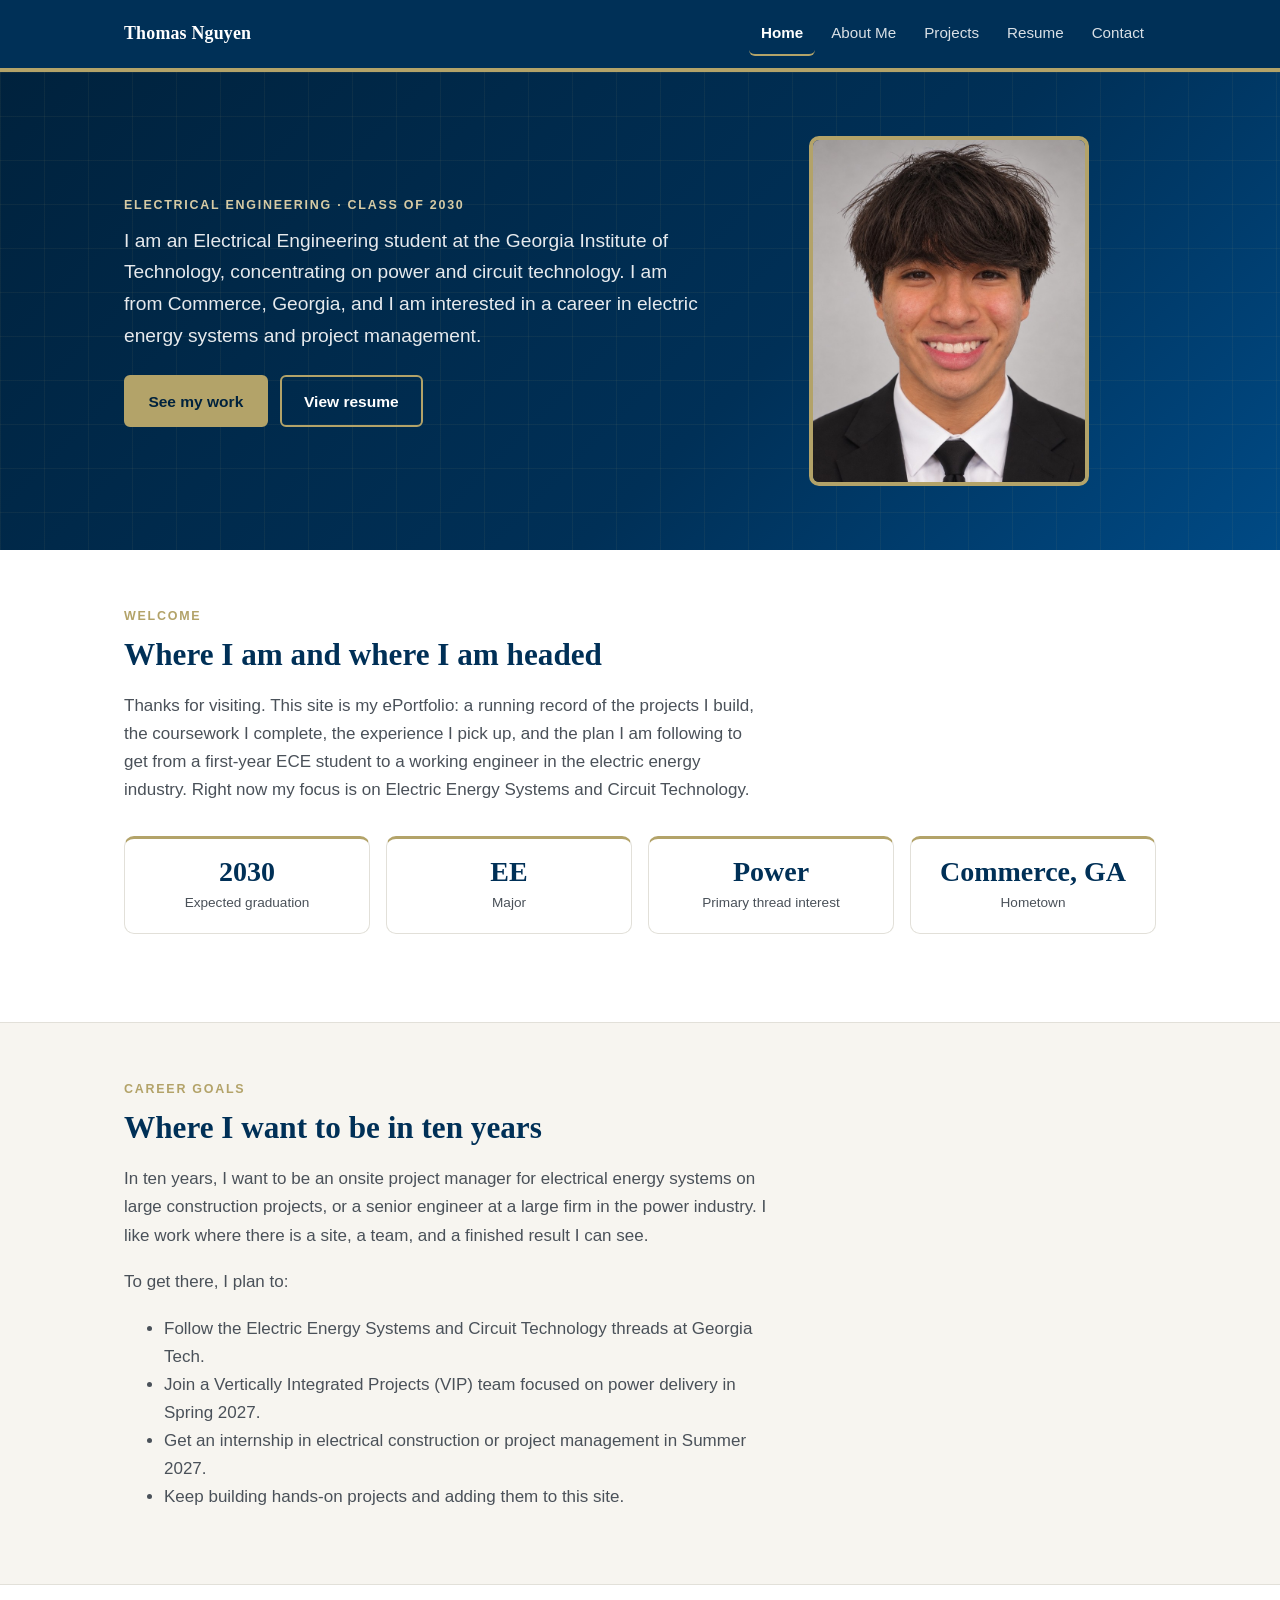
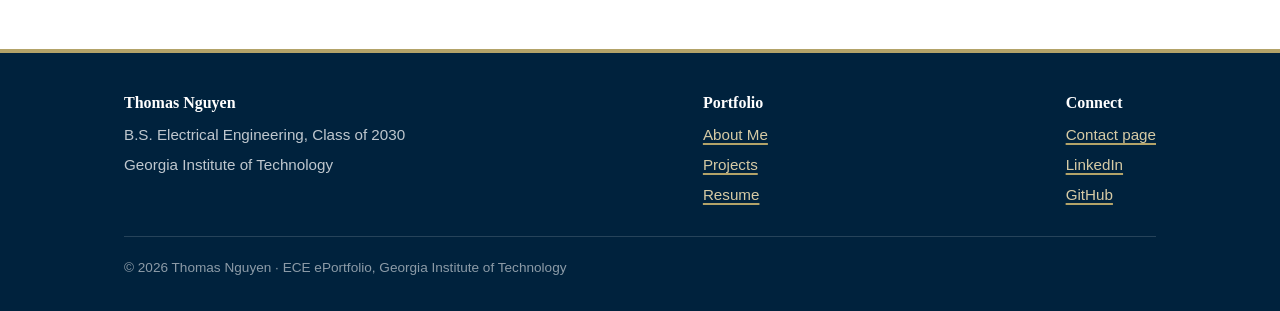
==== commit 11f5fe28: "Add Career Goals to home page, extend Discovery Project section, fix inconsistencies Co-Authored-By:" ====
--- a/index.html
+++ b/index.html
@@ -53,7 +53,7 @@
         <p>Thanks for visiting. This site is my ePortfolio: a running record of the projects
           I build, the coursework I complete, the experience I pick up, and the plan I am
           following to get from a first-year ECE student to a working engineer in the
-          electric energy industry. Right now my focus is on Electrical Energy Systems and
+          electric energy industry. Right now my focus is on Electric Energy Systems and
           Circuit Technology.</p>
       </div>
 
@@ -61,8 +61,29 @@
         <li><span class="num">2030</span><span class="label">Expected graduation</span></li>
         <li><span class="num">EE</span><span class="label">Major</span></li>
         <li><span class="num">Power</span><span class="label">Primary thread interest</span></li>
-        <li><span class="num">2021</span><span class="label">Working since</span></li>
+        <li><span class="num">Commerce, GA</span><span class="label">Hometown</span></li>
       </ul>
+    </div>
+  </section>
+
+  <section class="section section--warm">
+    <div class="wrap">
+      <div class="prose">
+        <p class="eyebrow">Career Goals</p>
+        <h2 style="margin-top:0">Where I want to be in ten years</h2>
+        <p>In ten years, I want to be an onsite project manager for electrical energy systems
+          on large construction projects, or a senior engineer at a large firm in the power
+          industry. I like work where there is a site, a team, and a finished result I can see.</p>
+        <p>To get there, I plan to:</p>
+        <ul>
+          <li>Follow the Electric Energy Systems and Circuit Technology threads at Georgia Tech.</li>
+          <li>Join a Vertically Integrated Projects (VIP) team focused on power delivery in
+            Spring 2027.</li>
+          <li>Get an internship in electrical construction or project management in
+            Summer 2027.</li>
+          <li>Keep building hands-on projects and adding them to this site.</li>
+        </ul>
+      </div>
     </div>
   </section>
 
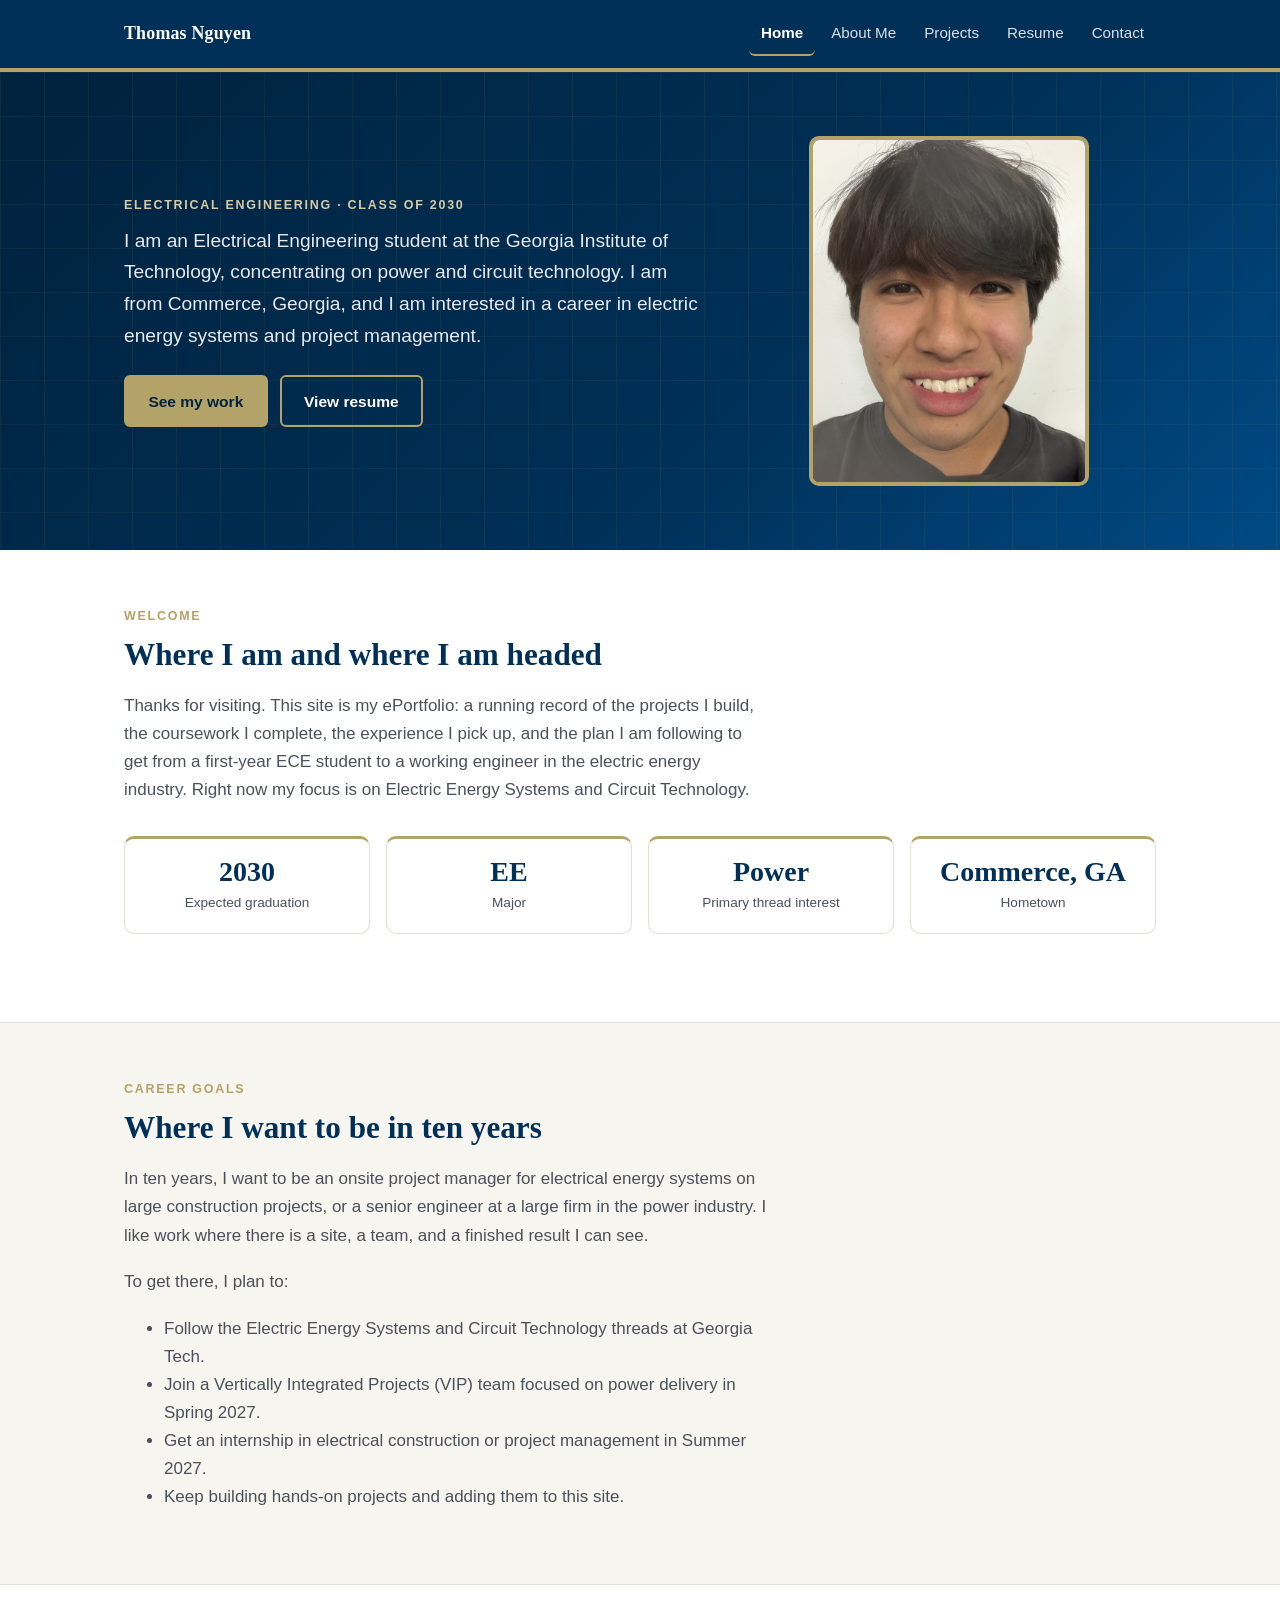
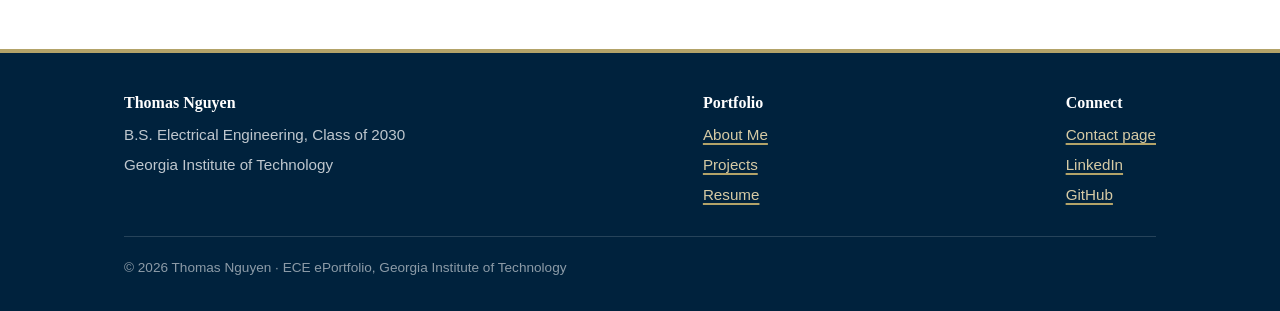
==== commit 80b08200: "Switch home page photo Co-Authored-By: Claude Fable 5.2 <noreply@anthropic.com> Claude-Session: http" ====
--- a/index.html
+++ b/index.html
@@ -41,7 +41,7 @@
           <a class="btn btn--ghost" href="resume.html">View resume</a>
         </div>
       </div>
-      <img class="portrait" src="assets/img/portrait.jpg" alt="Professional headshot of Thomas Nguyen">
+      <img class="portrait" src="assets/img/portrait.jpg" alt="Photo of Thomas Nguyen">
     </div>
   </section>
 
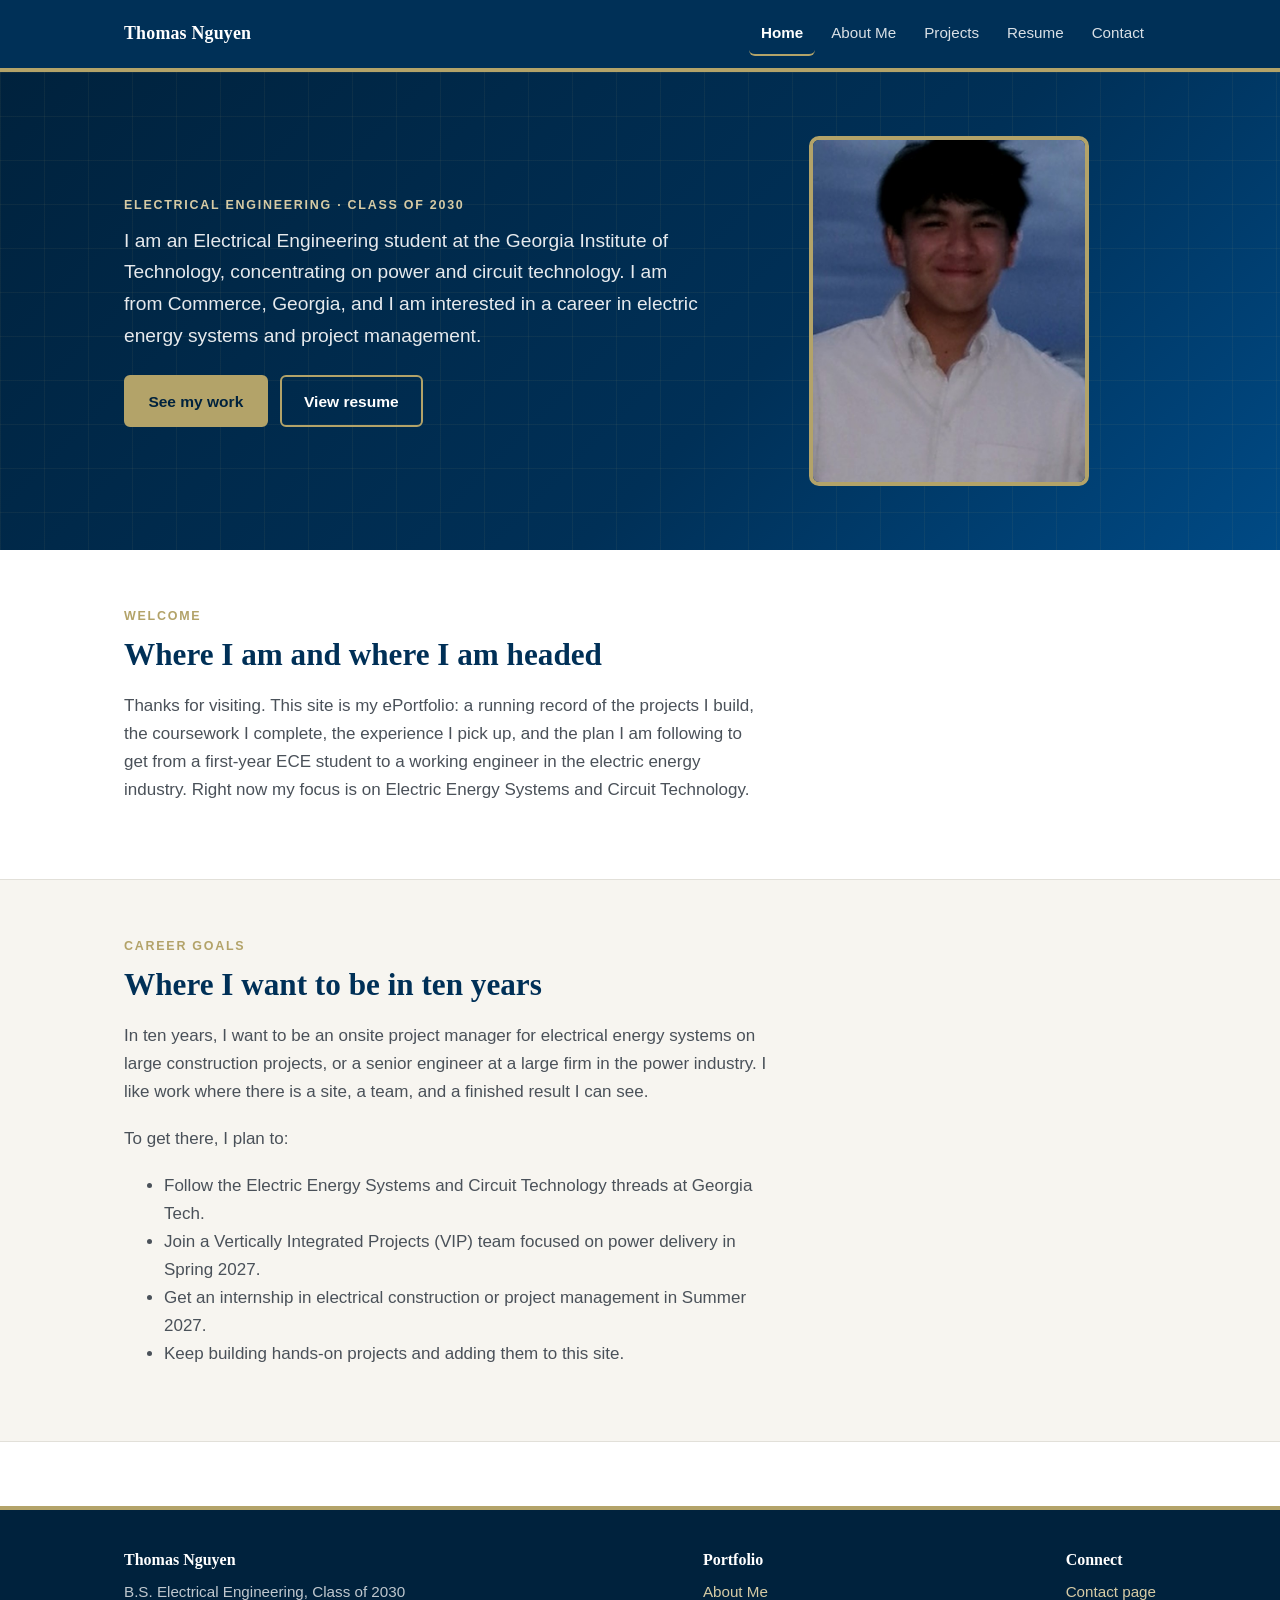
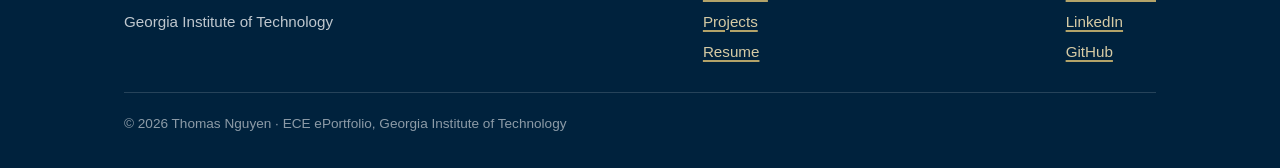
==== commit 09eb91ae: "Remove stat boxes from home page Co-Authored-By: Claude Sonnet 5.5 <noreply@anthropic.com> Claude-Se" ====
--- a/index.html
+++ b/index.html
@@ -57,12 +57,6 @@
           Circuit Technology.</p>
       </div>
 
-      <ul class="stats">
-        <li><span class="num">2030</span><span class="label">Expected graduation</span></li>
-        <li><span class="num">EE</span><span class="label">Major</span></li>
-        <li><span class="num">Power</span><span class="label">Primary thread interest</span></li>
-        <li><span class="num">Commerce, GA</span><span class="label">Hometown</span></li>
-      </ul>
     </div>
   </section>
 
